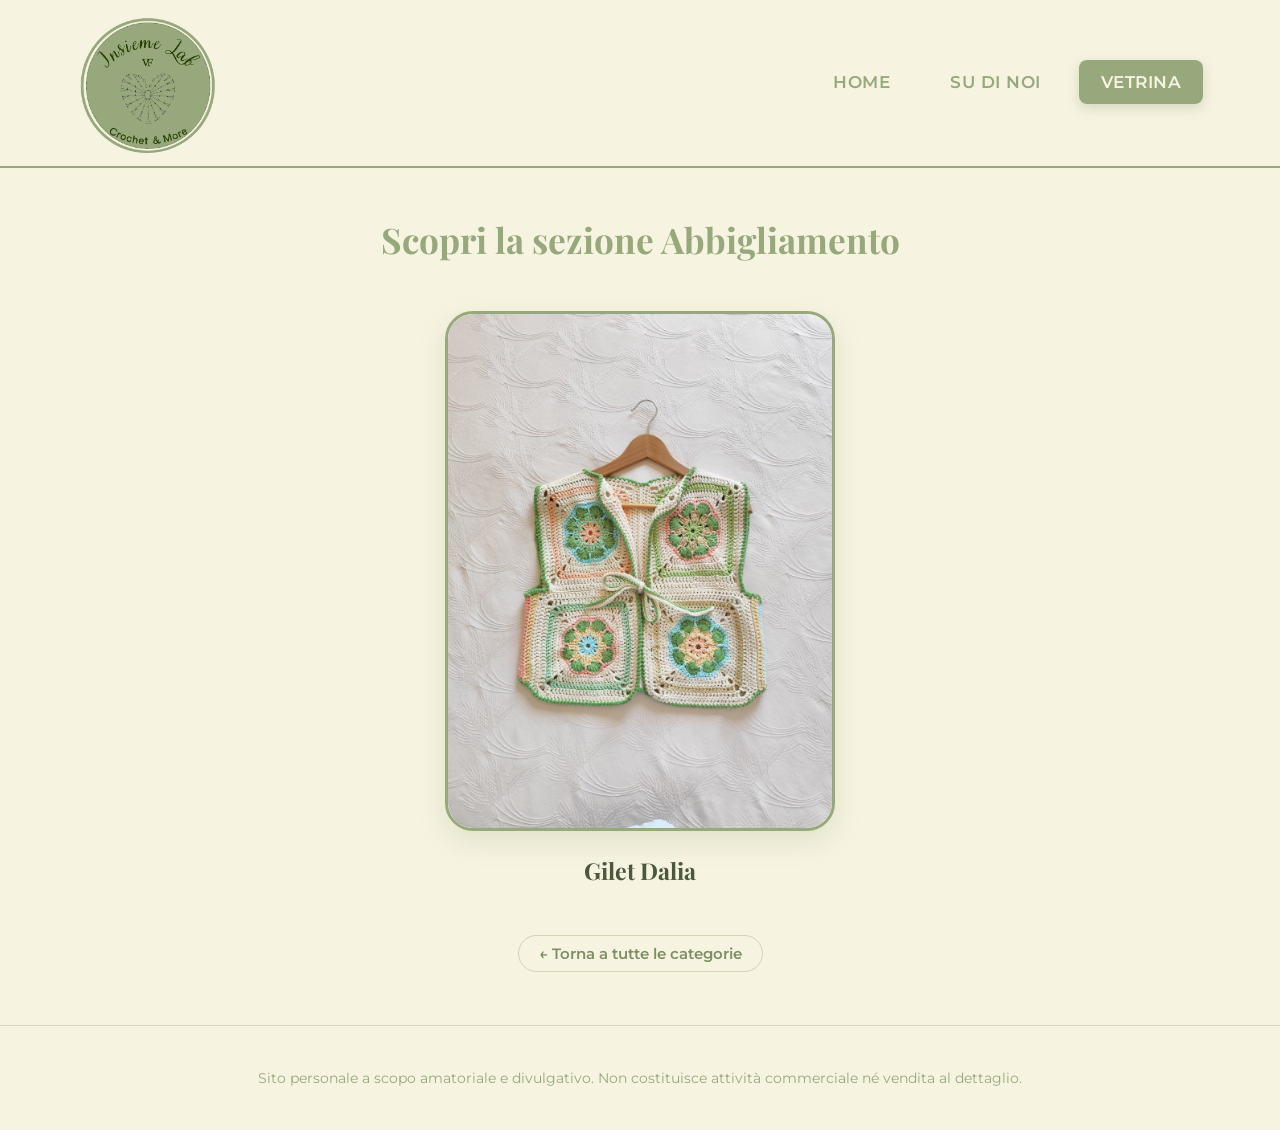
==== abbigliamento.html @ e23dedf3 "Add files via upload" ====
<!DOCTYPE html>
<html lang="it">
<head>
  <meta charset="UTF-8">
  <meta name="viewport" content="width=device-width, initial-scale=1.0">
  <title>Abbigliamento - Insieme Lab VF</title>
  <link rel="stylesheet" href="style.css">
  <link rel="preconnect" href="https://fonts.googleapis.com">
  <link rel="preconnect" href="https://fonts.gstatic.com" crossorigin>
  <link href="https://fonts.googleapis.com/css2?family=Montserrat:wght@400;500;600;700&family=Playfair+Display:ital,wght@0,500;0,700;1,400&display=swap" rel="stylesheet">
</head>
<body>

  <!-- HEADER -->
  <header class="main-header">
    <div class="logo">
      <a href="index.html">
        <img src="logo.jpeg" alt="Logo Insieme Lab VF" class="logo-img">
      </a>
    </div>
    <nav class="main-nav">
      <ul>
        <li><a href="index.html">HOME</a></li>
        <li><a href="su-di-noi.html">SU DI NOI</a></li>
        <li><a href="vetrina.html" class="active">VETRINA</a></li>
      </ul>
    </nav>
  </header>

  <!-- CONTENUTO PRINCIPALE -->
  <main class="content-wrapper">
    
    <section class="welcome-section">
      <h1>Scopri la sezione Abbigliamento</h1>
    </section>

    <section class="products-grid">

      <!-- 1° PRODOTTO (GILET DALIA) -->
      <div class="product-item" 
           data-folder="capo1" 
           data-count="2" 
           data-video="capo1/video1.mp4"
           data-title="Gilet Dalia"
           data-desc="Gilet a mattonelle con disegno 'fiore africano' perfetto per le mezze stagioni."
           data-filato="Cotone"
           data-lavorazione="Fiore Africano">
        
        <div class="product-card-frame" onclick="openProductGallery(this.parentElement)">
          <img src="capo1/foto1.jpeg" alt="Gilet Dalia" class="product-card-img">
          <div class="product-overlay">
            <span>Guarda i dettagli</span>
          </div>
        </div>
        <h3 class="product-name" onclick="openProductGallery(this.parentElement)">Gilet Dalia</h3>
      </div>

    </section>

    <div class="back-link-container">
      <a href="vetrina.html" class="back-link">← Torna a tutte le categorie</a>
    </div>

  </main>

  <!-- POP-UP MODALE DINAMICO (FOTO + VIDEO 3:4) -->
  <div id="product-modal" class="product-modal">
    <div class="modal-backdrop" onclick="closeModal()"></div>
    
    <div class="modal-window">
      <button class="modal-close-btn" onclick="closeModal()">&times;</button>

      <div class="modal-body-layout">
        
        <div class="modal-gallery">
          <div class="carousel-container" id="carousel-slides-box">
            <button class="carousel-nav prev" onclick="changeSlide(-1)">&#10094;</button>
            <button class="carousel-nav next" onclick="changeSlide(1)">&#10095;</button>
          </div>
          <div class="carousel-dots" id="carousel-dots-box"></div>
        </div>

        <div class="modal-details">
          <h2 class="modal-title" id="modal-title-target">Nome Prodotto</h2>

          <div class="modal-description-box">
            <h4>Descrizione:</h4>
            <p id="modal-desc-target">Descrizione...</p>
          </div>

          <div class="modal-specs">
            <div class="spec-row">
              <strong>Filato:</strong> <span id="modal-filato-target">-</span>
            </div>
            <div class="spec-row">
              <strong>Lavorazione:</strong> <span id="modal-lavorazione-target">-</span>
            </div>
          </div>
        </div>

      </div>
    </div>
  </div>

  <!-- FOOTER -->
  <footer class="main-footer">
    <p>Sito personale a scopo amatoriale e divulgativo. Non costituisce attività commerciale né vendita al dettaglio.</p>
  </footer>

  <!-- SCRIPT GALLERIA -->
  <script>
    let currentSlideIndex = 0;
    let totalSlides = 0;

    function openProductGallery(productEl) {
      const folder = productEl.getAttribute('data-folder');
      const count = parseInt(productEl.getAttribute('data-count'), 10) || 1;
      const videoSrc = productEl.getAttribute('data-video');
      
      document.getElementById('modal-title-target').innerText = productEl.getAttribute('data-title') || 'Creazione Artigianale';
      document.getElementById('modal-desc-target').innerText = productEl.getAttribute('data-desc') || '';
      document.getElementById('modal-filato-target').innerText = productEl.getAttribute('data-filato') || '-';
      document.getElementById('modal-lavorazione-target').innerText = productEl.getAttribute('data-lavorazione') || '-';

      const slidesBox = document.getElementById('carousel-slides-box');
      const dotsBox = document.getElementById('carousel-dots-box');

      const oldSlides = slidesBox.querySelectorAll('.carousel-slide');
      oldSlides.forEach(s => s.remove());
      dotsBox.innerHTML = '';

      let slideIndex = 0;

      for (let i = 1; i <= count; i++) {
        const slide = document.createElement('div');
        slide.className = `carousel-slide ${slideIndex === 0 ? 'active' : ''}`;
        slide.innerHTML = `<img src="${folder}/foto${i}.jpeg" alt="Foto ${i}">`;
        slidesBox.appendChild(slide);

        const currentIdx = slideIndex;
        const dot = document.createElement('span');
        dot.className = `dot ${currentIdx === 0 ? 'active' : ''}`;
        dot.setAttribute('onclick', `goToSlide(${currentIdx})`);
        dotsBox.appendChild(dot);

        slideIndex++;
      }

      if (videoSrc && videoSrc.trim() !== '') {
        const slideVideo = document.createElement('div');
        slideVideo.className = `carousel-slide ${slideIndex === 0 ? 'active' : ''}`;
        slideVideo.innerHTML = `
          <video controls playsinline class="modal-video-player">
            <source src="${videoSrc}" type="video/mp4">
            Il tuo browser non supporta la riproduzione video.
          </video>`;
        slidesBox.appendChild(slideVideo);

        const currentIdx = slideIndex;
        const dot = document.createElement('span');
        dot.className = `dot ${currentIdx === 0 ? 'active' : ''}`;
        dot.setAttribute('onclick', `goToSlide(${currentIdx})`);
        dotsBox.appendChild(dot);

        slideIndex++;
      }

      totalSlides = slideIndex;
      currentSlideIndex = 0;

      const navBtns = slidesBox.querySelectorAll('.carousel-nav');
      if (totalSlides <= 1) {
        navBtns.forEach(b => b.style.display = 'none');
        dotsBox.style.display = 'none';
      } else {
        navBtns.forEach(b => b.style.display = 'flex');
        dotsBox.style.display = 'flex';
      }

      document.getElementById('product-modal').classList.add('open');
      document.body.style.overflow = 'hidden';
    }

    function closeModal() {
      document.querySelectorAll('#carousel-slides-box video').forEach(v => v.pause());
      document.getElementById('product-modal').classList.remove('open');
      document.body.style.overflow = '';
    }

    function changeSlide(direction) {
      goToSlide(currentSlideIndex + direction);
    }

    function goToSlide(targetIndex) {
      document.querySelectorAll('#carousel-slides-box video').forEach(v => v.pause());

      if (targetIndex >= totalSlides) targetIndex = 0;
      if (targetIndex < 0) targetIndex = totalSlides - 1;

      currentSlideIndex = targetIndex;

      const slides = document.querySelectorAll('#carousel-slides-box .carousel-slide');
      const dots = document.querySelectorAll('#carousel-dots-box .dot');

      slides.forEach((s, idx) => s.classList.toggle('active', idx === currentSlideIndex));
      dots.forEach((d, idx) => d.classList.toggle('active', idx === currentSlideIndex));
    }

    document.addEventListener('keydown', function(e) {
      if (e.key === 'Escape') closeModal();
    });
  </script>

</body>
</html>
---- style.css ----
/* RESET E BASI */
* {
  margin: 0;
  padding: 0;
  box-sizing: border-box;
}

body {
  font-family: 'Montserrat', sans-serif;
  background-color: #F6F3E1;
  color: #556345;
  line-height: 1.8;
}

h1, h2, h3 {
  font-family: 'Playfair Display', serif;
  color: #97A97C;
  font-weight: 700;
}

/* ===================================================
   HEADER PC
   =================================================== */
.main-header {
  display: flex;
  justify-content: space-between;
  align-items: center;
  padding: 0.8rem 6%;
  min-height: 130px;
  background-color: #F6F3E1;
  border-bottom: 2px solid #97A97C;
}

.logo-img {
  width: 140px;
  height: 140px;
  object-fit: cover;
  border-radius: 50%;
  display: block;
  flex-shrink: 0;
}

.main-nav ul {
  display: flex;
  list-style: none;
  gap: 16px;
  align-items: center;
}

.main-nav a {
  text-decoration: none;
  font-size: 1.05rem;
  font-weight: 600;
  color: #97A97C;
  padding: 12px 22px;
  border-radius: 8px;
  letter-spacing: 0.5px;
  transition: all 0.25s ease;
}

.main-nav a:hover,
.main-nav a.active {
  color: #F6F3E1;
  background-color: #97A97C;
  box-shadow: 0 4px 12px rgba(151, 169, 124, 0.35);
}

/* CONTENITORE CENTRALE */
.content-wrapper {
  max-width: 1100px;
  margin: 2.5rem auto;
  padding: 0 1.5rem;
}

.welcome-section {
  text-align: center;
  margin-bottom: 2.5rem;
}

.welcome-section .pre-title {
  font-size: 0.95rem;
  text-transform: uppercase;
  color: #97A97C;
  letter-spacing: 1.5px;
  margin-bottom: 0.4rem;
  font-weight: 600;
}

.welcome-section h1 {
  font-size: 2.2rem;
  color: #97A97C;
}

/* HERO IMMAGINE PC */
.hero-image-container {
  position: relative;
  width: 100%;
  height: 480px;
  overflow: hidden;
  border-radius: 14px;
  border: 1px solid rgba(151, 169, 124, 0.35);
  box-shadow: 0 10px 30px rgba(151, 169, 124, 0.15);
  margin-bottom: 3rem;
}

.hero-image {
  width: 100%;
  height: 100%;
  object-fit: cover;
  display: block;
}

.hero-btn {
  position: absolute;
  bottom: 30px;
  left: 50%;
  transform: translateX(-50%);
  background-color: rgba(255, 255, 255, 0.15);
  color: #ffffff;
  text-decoration: none;
  font-size: 1rem;
  font-weight: 600;
  letter-spacing: 1px;
  padding: 14px 30px;
  border: 2px solid #ffffff;
  border-radius: 30px;
  backdrop-filter: blur(6px);
  -webkit-backdrop-filter: blur(6px);
  text-shadow: 0 1px 4px rgba(0, 0, 0, 0.4);
  box-shadow: 0 4px 15px rgba(0, 0, 0, 0.2);
  white-space: nowrap;
  transition: all 0.3s ease;
}

.hero-btn:hover {
  background-color: #ffffff;
  color: #556345;
  text-shadow: none;
  transform: translateX(-50%) translateY(-2px);
}

/* FASCIA INFERIORE HOME PC */
.story-and-social {
  display: grid;
  grid-template-columns: 1.25fr 1fr;
  gap: 2.5rem;
  align-items: center;
  margin-bottom: 2rem;
}

.story-text p {
  font-size: 1.05rem;
  color: #556345;
  margin-bottom: 0.8rem;
}

.story-sub {
  font-style: italic;
  color: #97A97C !important;
}

.instagram-card {
  background-color: #eef2e6;
  border: 1px solid rgba(151, 169, 124, 0.45);
  border-radius: 18px;
  padding: 1.6rem 2.2rem;
  display: flex;
  flex-direction: column;
  align-items: center;
  gap: 1rem;
  box-shadow: 0 4px 14px rgba(151, 169, 124, 0.1);
  width: 100%;
  max-width: 420px;
  margin-left: auto;
}

.insta-main-title {
  font-family: 'Playfair Display', serif;
  font-size: 1.55rem;
  font-weight: 700;
  color: #4b583c;
  margin-bottom: 0;
  letter-spacing: 0.5px;
}

.insta-pill-btn {
  display: flex;
  align-items: center;
  justify-content: center;
  gap: 12px;
  background-color: #fbfbf6;
  border: 1.5px solid rgba(151, 169, 124, 0.45);
  border-radius: 30px;
  padding: 10px 28px;
  text-decoration: none !important;
  box-shadow: 0 2px 8px rgba(0, 0, 0, 0.05);
  transition: all 0.25s ease;
  width: 100%;
  max-width: 290px;
}

.insta-pill-btn:hover {
  transform: translateY(-2px);
  background-color: #ffffff;
  border-color: #97A97C;
  box-shadow: 0 4px 14px rgba(151, 169, 124, 0.25);
}

.insta-icon-badge {
  display: flex;
  align-items: center;
  line-height: 0;
}

.insta-handle-text {
  font-size: 1.05rem;
  font-weight: 600;
  color: #4b583c;
  letter-spacing: 0.3px;
}

/* ===================================================
   VETRINA PC (GRIGLIA 2x2)
   =================================================== */
.categories-grid {
  display: grid;
  grid-template-columns: repeat(2, 1fr);
  gap: 3.5rem 4rem;
  max-width: 850px;
  margin: 2rem auto 4rem auto;
}

.category-card {
  display: flex;
  flex-direction: column;
  align-items: center;
  text-align: center;
}

.category-circle {
  display: block;
  position: relative;
  width: 220px;
  height: 220px;
  border-radius: 50% !important;
  border: 3px solid #97A97C !important;
  outline: none !important;
  background-color: #e5ecd9;
  overflow: hidden;
  margin-bottom: 1.2rem;
  text-decoration: none !important;
  box-shadow: 0 8px 24px rgba(151, 169, 124, 0.2);
  transition: transform 0.3s ease, box-shadow 0.3s ease, border-color 0.3s ease;
}

.category-img {
  width: 100%;
  height: 100%;
  object-fit: cover;
  display: block;
}

.category-circle:hover {
  border-color: #7b8e62 !important;
  transform: translateY(-4px) scale(1.02);
  box-shadow: 0 12px 28px rgba(151, 169, 124, 0.35);
}

.category-pill-btn {
  display: inline-block;
  background-color: #ffffff;
  color: #556345 !important;
  text-decoration: none !important;
  font-family: 'Montserrat', sans-serif;
  font-size: 0.95rem;
  font-weight: 600;
  letter-spacing: 1px;
  text-transform: uppercase;
  padding: 12px 28px;
  border: 2px solid #97A97C !important;
  border-radius: 30px;
  box-shadow: 0 4px 12px rgba(151, 169, 124, 0.18);
  white-space: nowrap;
  transition: all 0.25s ease;
}

.category-pill-btn:hover {
  background-color: #97A97C;
  color: #ffffff !important;
  transform: translateY(-2px);
}

.category-desc {
  margin-top: 1rem;
  font-size: 0.95rem;
  color: #556345;
  line-height: 1.6;
  max-width: 300px;
}

/* ===================================================
   SU DI NOI PC (STRUTTURA ORIGINALE CON TESTI A DESTRA/SINISTRA)
   =================================================== */
.about-container {
  display: flex;
  flex-direction: column;
  gap: 2.2rem;
  max-width: 950px;
  margin: 1rem auto 4rem auto;
}

.about-card {
  background-color: #eef2e6;
  border: 1.5px solid rgba(151, 169, 124, 0.45);
  border-radius: 24px;
  padding: 2.5rem 3rem;
  box-shadow: 0 6px 18px rgba(151, 169, 124, 0.1);
  transition: transform 0.25s ease, box-shadow 0.25s ease;
}

.about-card:hover {
  transform: translateY(-2px);
  box-shadow: 0 10px 24px rgba(151, 169, 124, 0.18);
}

.about-card h2 {
  font-size: 1.85rem;
  color: #4b583c;
  margin-bottom: 0.8rem;
}

.about-card p {
  font-size: 1.05rem;
  color: #556345;
  line-height: 1.7;
}

/* BOX 1 & 3: Flex Orizzontale PC */
.about-card-flex {
  display: flex;
  align-items: center;
  justify-content: space-between;
  gap: 2.5rem;
}

.about-photo-circle {
  width: 200px;
  height: 200px;
  border-radius: 50%;
  border: 3px solid #97A97C;
  background-color: #e5ecd9;
  flex-shrink: 0;
  overflow: hidden;
  box-shadow: 0 4px 12px rgba(151, 169, 124, 0.2);
  display: flex;
  align-items: center;
  justify-content: center;
}

.about-img {
  width: 100%;
  height: 100%;
  object-fit: cover;
  object-position: center center;
  display: block;
}

.about-logo-standalone {
  width: 280px;
  height: 280px;
  object-fit: contain;
  border-radius: 50%;
  flex-shrink: 0;
  display: block;
}

.about-text-content {
  flex-grow: 1;
}

/* Allineamento a destra originale per Box 1 e 3 */
.about-text-right {
  text-align: right;
  display: flex;
  flex-direction: column;
  align-items: flex-end;
}

/* Allineamento a sinistra originale per Box 2 */
.about-align-left {
  text-align: left;
}

/* ===================================================
   SCHEDE PRODOTTO PC (RAPPORTO 3:4 PIENO SENZA SFONDI)
   =================================================== */
.products-grid {
  display: flex;
  flex-wrap: wrap;
  justify-content: center;
  gap: 3.5rem 4rem;
  max-width: 950px;
  margin: 2rem auto 3rem auto;
}

.product-item {
  display: flex;
  flex-direction: column;
  align-items: center;
  text-align: center;
  width: 100%;
  max-width: 390px;
}

.product-card-frame {
  position: relative;
  width: 100%;
  aspect-ratio: 3 / 4;
  border-radius: 28px;
  border: 3px solid #97A97C;
  overflow: hidden;
  cursor: pointer;
  box-shadow: 0 10px 26px rgba(151, 169, 124, 0.22);
  transition: transform 0.3s ease, box-shadow 0.3s ease, border-color 0.3s ease;
  display: flex;
  align-items: center;
  justify-content: center;
  padding: 0;
}

.product-card-frame:hover {
  transform: translateY(-5px);
  box-shadow: 0 16px 36px rgba(151, 169, 124, 0.35);
  border-color: #7b8e62;
}

.product-card-img {
  width: 100%;
  height: 100%;
  object-fit: cover;
  object-position: center center;
  display: block;
  border-radius: 25px;
  transition: transform 0.4s ease;
}

.product-card-frame:hover .product-card-img {
  transform: scale(1.03);
}

.product-overlay {
  position: absolute;
  inset: 0;
  background: rgba(151, 169, 124, 0.35);
  backdrop-filter: blur(2px);
  display: flex;
  align-items: center;
  justify-content: center;
  opacity: 0;
  transition: opacity 0.3s ease;
}

.product-card-frame:hover .product-overlay {
  opacity: 1;
}

.product-overlay span {
  background-color: #ffffff;
  color: #556345;
  font-family: 'Montserrat', sans-serif;
  font-size: 0.9rem;
  font-weight: 600;
  padding: 10px 22px;
  border-radius: 30px;
  box-shadow: 0 4px 12px rgba(0, 0, 0, 0.15);
}

.product-name {
  margin-top: 1.2rem;
  font-family: 'Playfair Display', serif;
  font-size: 1.45rem;
  color: #4b583c;
  cursor: pointer;
  transition: color 0.2s ease;
}

.product-name:hover {
  color: #7b8e62;
}

.back-link-container {
  text-align: center;
  margin: 3rem 0 1rem 0;
}

.back-link {
  color: #7d9064;
  text-decoration: none;
  font-weight: 600;
  font-size: 0.95rem;
  padding: 8px 20px;
  border-radius: 20px;
  border: 1px solid rgba(151, 169, 124, 0.4);
  transition: all 0.25s ease;
}

.back-link:hover {
  background-color: #97A97C;
  color: #ffffff;
}

/* ===================================================
   MODALE POP-UP PC
   =================================================== */
.product-modal {
  position: fixed;
  inset: 0;
  z-index: 9999;
  display: flex;
  align-items: center;
  justify-content: center;
  opacity: 0;
  visibility: hidden;
  transition: opacity 0.3s ease, visibility 0.3s ease;
}

.product-modal.open {
  opacity: 1;
  visibility: visible;
}

.modal-backdrop {
  position: absolute;
  inset: 0;
  background-color: rgba(60, 70, 50, 0.55);
  backdrop-filter: blur(5px);
}

.modal-window {
  position: relative;
  z-index: 2;
  width: 90%;
  max-width: 950px;
  max-height: 88vh;
  overflow-y: auto;
  background-color: #F6F3E1;
  border: 2px solid #97A97C;
  border-radius: 24px;
  padding: 2.5rem;
  box-shadow: 0 20px 40px rgba(0, 0, 0, 0.25);
  transform: scale(0.95);
  transition: transform 0.3s ease;
}

.product-modal.open .modal-window {
  transform: scale(1);
}

.modal-close-btn {
  position: absolute;
  top: 15px;
  right: 20px;
  background: none;
  border: none;
  font-size: 2.2rem;
  color: #556345;
  cursor: pointer;
  line-height: 1;
}

.modal-close-btn:hover {
  color: #97A97C;
}

.modal-body-layout {
  display: grid;
  grid-template-columns: 1.15fr 1fr;
  gap: 2.5rem;
  align-items: center;
}

.carousel-container {
  position: relative;
  width: 100%;
  aspect-ratio: 3 / 4;
  max-height: 540px;
  border-radius: 20px;
  overflow: hidden;
  border: 2px solid #97A97C;
  margin: 0 auto;
}

.carousel-slide {
  display: none;
  width: 100%;
  height: 100%;
}

.carousel-slide.active {
  display: block;
}

.carousel-slide img {
  width: 100%;
  height: 100%;
  object-fit: cover;
  object-position: center center;
  display: block;
}

.modal-video-player {
  width: 100%;
  height: 100%;
  object-fit: cover;
  background-color: #000000;
  display: block;
}

.carousel-nav {
  position: absolute;
  top: 50%;
  transform: translateY(-50%);
  background: rgba(255, 255, 255, 0.75);
  border: none;
  width: 40px;
  height: 40px;
  border-radius: 50%;
  cursor: pointer;
  font-size: 1.3rem;
  color: #556345;
  display: flex;
  align-items: center;
  justify-content: center;
  transition: background 0.2s ease, color 0.2s ease;
}

.carousel-nav:hover {
  background: #ffffff;
  color: #97A97C;
}

.carousel-nav.prev { left: 10px; }
.carousel-nav.next { right: 10px; }

.carousel-dots {
  display: flex;
  justify-content: center;
  gap: 8px;
  margin-top: 12px;
}

.carousel-dots .dot {
  width: 10px;
  height: 10px;
  border-radius: 50%;
  background-color: rgba(151, 169, 124, 0.4);
  cursor: pointer;
  transition: background-color 0.2s ease, transform 0.2s ease;
}

.carousel-dots .dot.active {
  background-color: #97A97C;
  transform: scale(1.25);
}

.modal-title {
  font-size: 1.8rem;
  color: #4b583c;
  margin: 0.4rem 0 1.2rem 0;
}

.modal-description-box {
  background-color: #eef2e6;
  border: 1px solid rgba(151, 169, 124, 0.35);
  border-radius: 14px;
  padding: 1.2rem;
  margin-bottom: 1.5rem;
}

.modal-description-box h4 {
  font-size: 0.95rem;
  color: #4b583c;
  margin-bottom: 0.5rem;
}

.modal-description-box p {
  font-size: 0.95rem;
  color: #556345;
  line-height: 1.6;
}

.modal-specs {
  display: flex;
  flex-direction: column;
  gap: 0.6rem;
}

.spec-row {
  font-size: 0.9rem;
  color: #556345;
  border-bottom: 1px dashed rgba(151, 169, 124, 0.3);
  padding-bottom: 0.4rem;
}

.spec-row strong {
  color: #4b583c;
  margin-right: 6px;
}

/* FOOTER */
.main-footer {
  text-align: center;
  padding: 2.5rem 1rem;
  margin-top: 3.5rem;
  border-top: 1px solid rgba(151, 169, 124, 0.35);
  font-size: 0.85rem;
  color: #97A97C;
}

/* ==========================================================================
   SOLO ED ESCLUSIVAMENTE PER SMARTPHONE (SOTTO I 768px)
   ========================================================================== */
@media (max-width: 768px) {

  /* HEADER & MENU MOBILE */
  .main-header {
    flex-direction: column;
    justify-content: center;
    align-items: center;
    padding: 1rem 0.8rem;
    gap: 0.8rem;
    min-height: auto;
  }

  .logo-img {
    width: 90px;
    height: 90px;
    margin: 0 auto;
  }

  .main-nav ul {
    flex-wrap: nowrap;
    justify-content: center;
    gap: 6px;
    padding: 0;
    width: 100%;
  }

  .main-nav a {
    font-size: 0.82rem;
    padding: 8px 12px;
    white-space: nowrap;
    letter-spacing: 0.3px;
  }

  /* HOME HERO & TESTI MOBILE */
  .content-wrapper {
    margin: 1.5rem auto;
    padding: 0 1.2rem;
  }

  .welcome-section h1 {
    font-size: 1.7rem;
    line-height: 1.35;
  }

  .hero-image-container {
    height: 420px;
    border-radius: 20px;
    margin-bottom: 2rem;
  }

  .hero-btn {
    bottom: 20px;
    font-size: 0.85rem;
    padding: 10px 20px;
    letter-spacing: 0.5px;
    border-width: 1.5px;
    border-radius: 25px;
  }

  .story-and-social {
    grid-template-columns: 1fr;
    gap: 2.2rem;
    text-align: center;
  }

  .story-text {
    text-align: center;
  }

  .story-text p {
    font-size: 0.98rem;
    line-height: 1.6;
  }

  .instagram-card {
    margin: 0 auto;
    width: 100%;
    max-width: 330px;
    padding: 1.2rem 1.4rem;
    gap: 0.8rem;
  }

  .insta-main-title {
    font-size: 1.4rem;
  }

  .insta-pill-btn {
    padding: 8px 20px;
    max-width: 260px;
  }

  /* VETRINA MOBILE: 1 COLONNA */
  .categories-grid {
    grid-template-columns: 1fr;
    gap: 2.5rem;
    margin: 1.5rem auto 3rem auto;
  }

  /* SU DI NOI MOBILE: INCOLONNATO SOLO SUL CELLULARE */
  .about-card {
    padding: 2rem 1.4rem;
    text-align: center;
  }

  .about-card-flex {
    flex-direction: column;
    justify-content: center;
    align-items: center;
    gap: 1.5rem;
    text-align: center;
  }

  .about-photo-circle {
    margin: 0 auto;
  }

  .about-logo-standalone {
    width: 200px;
    height: 200px;
    margin: 0 auto;
  }

  .about-text-content {
    width: 100%;
    text-align: center;
  }

  .about-text-right {
    align-items: center;
    text-align: center;
  }

  .about-align-left {
    text-align: center;
  }

  /* PRODOTTI & MODALE MOBILE */
  .products-grid {
    gap: 2.5rem;
  }

  .product-item {
    max-width: 330px;
    margin: 0 auto;
  }

  .modal-window {
    width: 94%;
    padding: 2.2rem 1.2rem 1.5rem 1.2rem;
  }

  .modal-body-layout {
    grid-template-columns: 1fr;
    gap: 1.8rem;
    text-align: center;
  }

  .modal-specs {
    align-items: center;
  }

  .spec-row {
    width: 100%;
    text-align: center;
  }
}
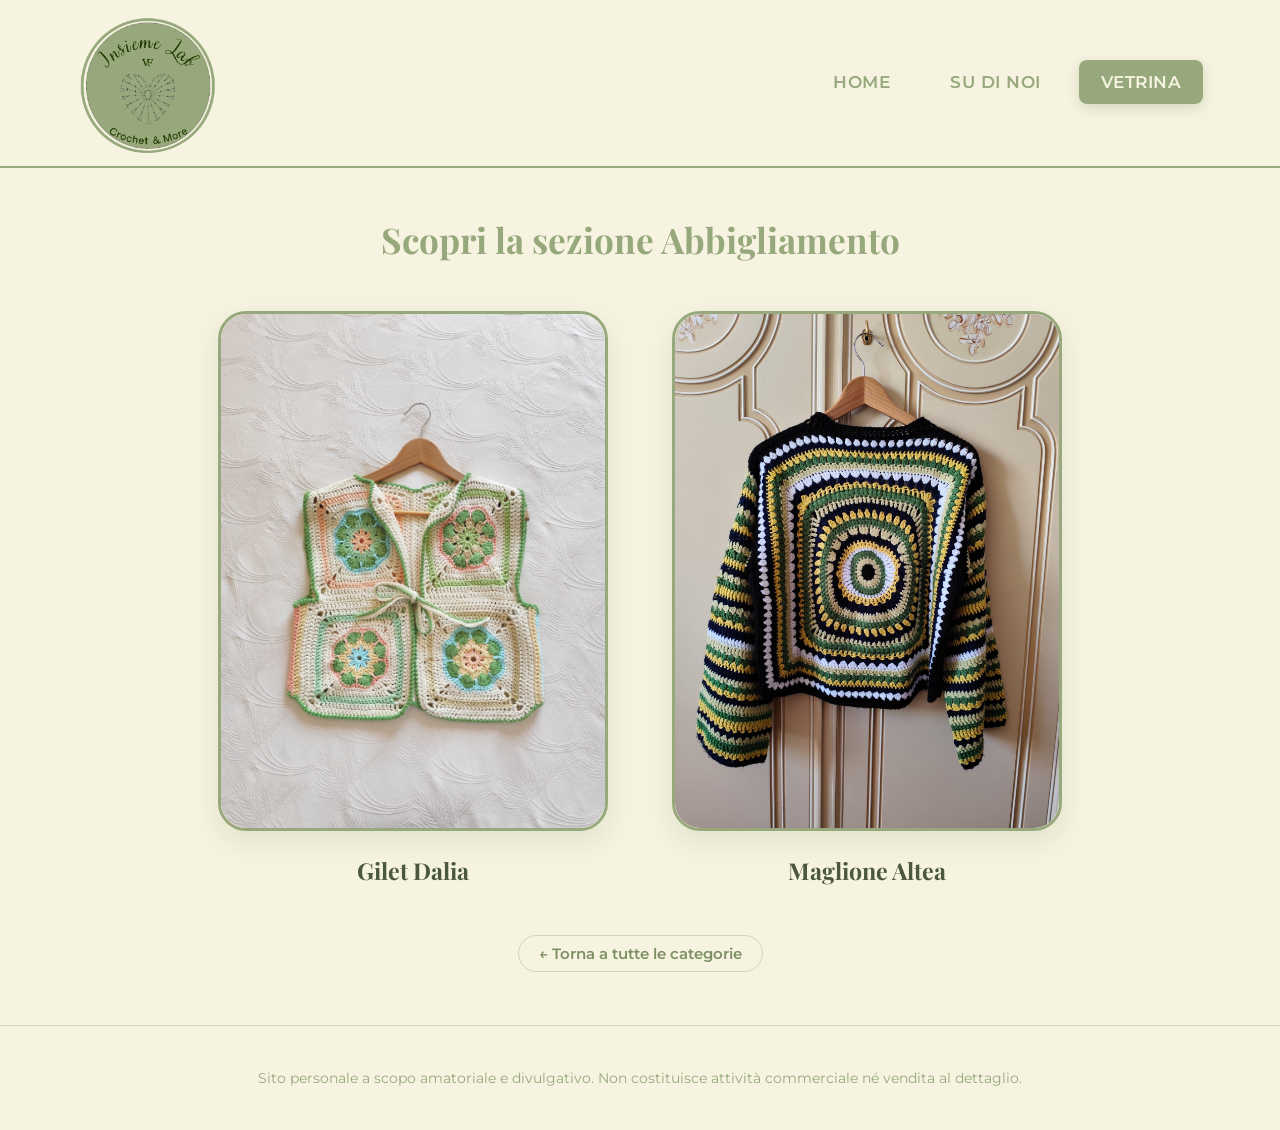
==== commit ad0ee8f3: "Add Maglione Altea product section" ====
--- a/abbigliamento.html
+++ b/abbigliamento.html
@@ -55,6 +55,25 @@
         <h3 class="product-name" onclick="openProductGallery(this.parentElement)">Gilet Dalia</h3>
       </div>
 
+      <!-- 2° PRODOTTO (MAGLIONE ALTEA) -->
+      <div class="product-item" 
+           data-folder="capo2" 
+           data-count="4" 
+           data-video=""
+           data-title="Maglione Altea"
+           data-desc="Maglione realizzato con la tecnica della mattonella con dettaglio dell'occhio centrale. Morbido, caldo e avvolgente: perfetto per le giornate più fredde."
+           data-filato="Acrilico"
+           data-lavorazione="Mattonella con occhio centrale">
+        
+        <div class="product-card-frame" onclick="openProductGallery(this.parentElement)">
+          <img src="capo2/foto1.jpeg" alt="Maglione Altea" class="product-card-img">
+          <div class="product-overlay">
+            <span>Guarda i dettagli</span>
+          </div>
+        </div>
+        <h3 class="product-name" onclick="openProductGallery(this.parentElement)">Maglione Altea</h3>
+      </div>
+
     </section>
 
     <div class="back-link-container">
@@ -212,4 +231,4 @@
   </script>
 
 </body>
-</html>+</html>
